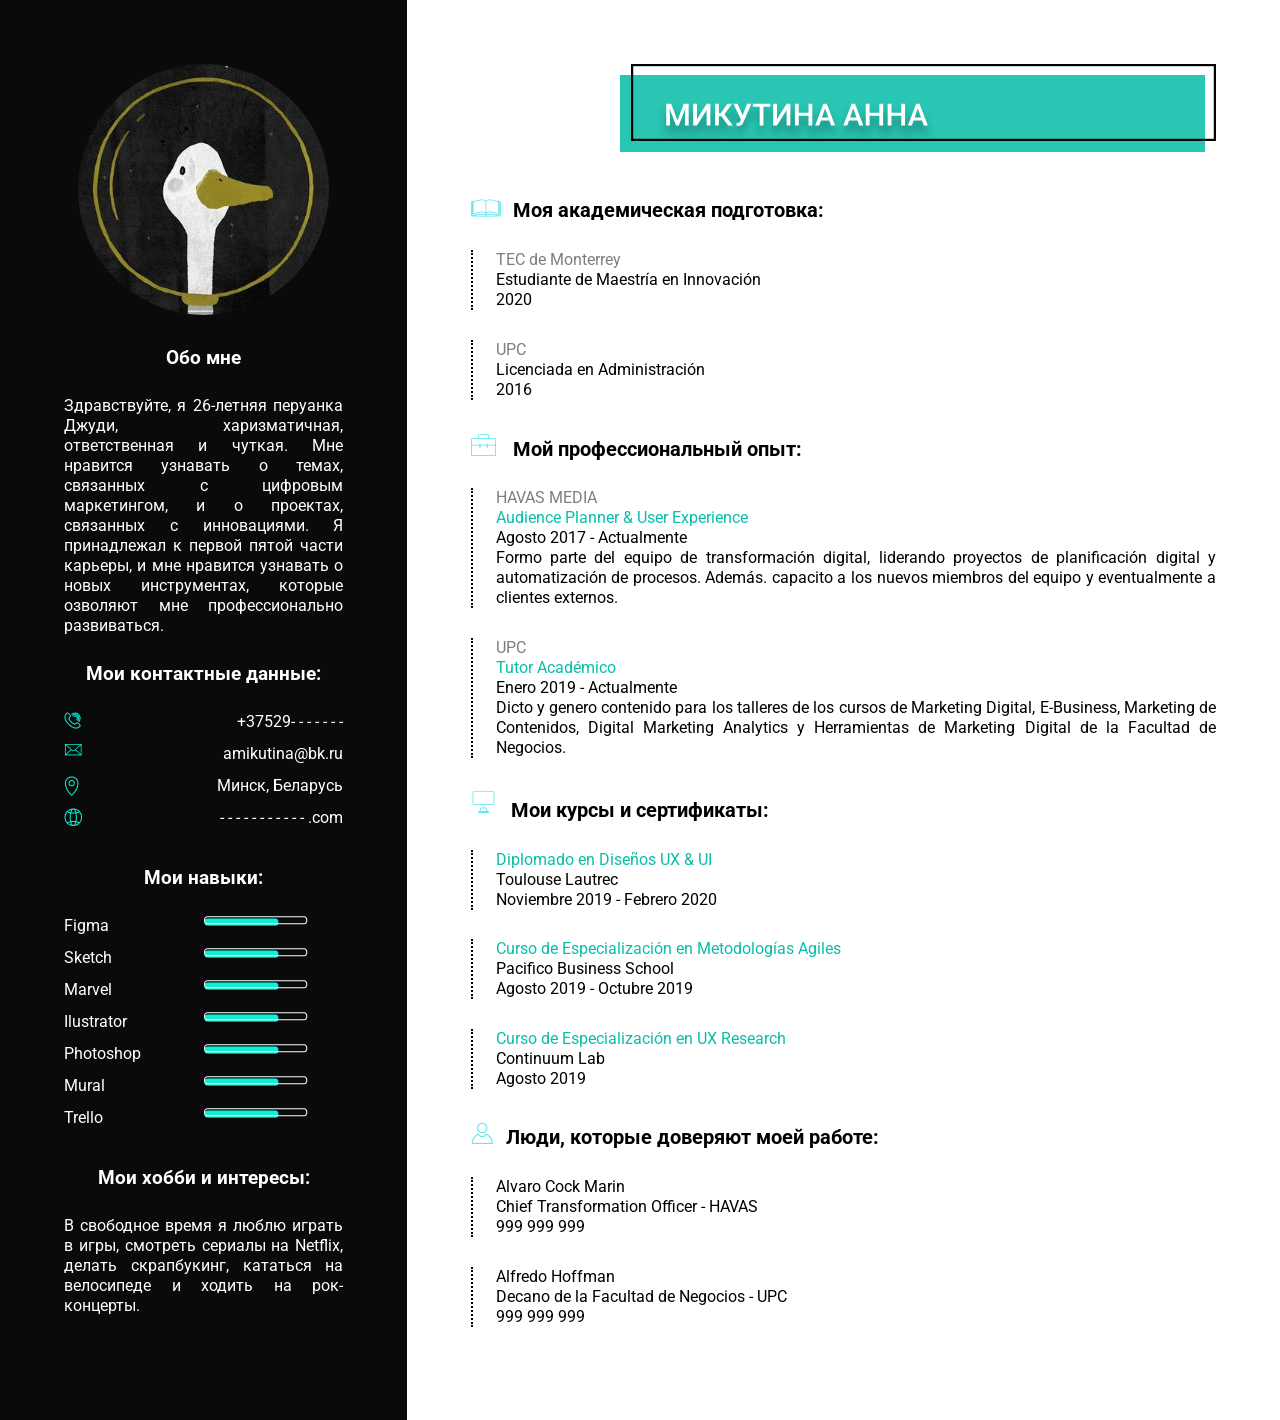
==== index.html @ fd1b6356 "first commit" ====
<!DOCTYPE html>
<html lang="ru">

<head>
    <meta charset="UTF-8">
    <link href="style.css" rel="stylesheet" type="text/css">
    <link href="https://fonts.googleapis.com/css2?family=Roboto:wght@300&display=swap" rel="stylesheet">
    <title>RESUME</title>
</head>

<body>
    <div class="str">
        <div class="kolonka-left">
            <img class="ava" src="./image/ava.jpg">
            <div>
                <h3>Обо мне</h3>
                <p>Здравствуйте, я 26-летняя перуанка Джуди, харизматичная, ответственная и чуткая. Мне
                    нравится узнавать о темах, связанных с цифровым маркетингом, и о проектах, связанных с инновациями.
                    Я принадлежал к первой пятой части карьеры, и мне нравится узнавать о новых инструментах, которые
                    озволяют мне профессионально развиваться.</p>
                <h3>Мои контактные данные:</h3>
                <div class="table_1">
                    <img src="./image/1mini.png">
                    <p>+37529- - - - - - -</p>
                    <img src="./image/2mini.png">
                    <p>amikutina@bk.ru</p>
                    <img src="./image/3mini.png">
                    <p>Минск, Беларусь</p>
                    <img src="./image/4mini.png">
                    <p>- - - - - - - - - - - .com</p>
                </div>
                <h3>Мои навыки:</h3>
                <div class="table_2">
                    <p>Figma</p>
                    <img src="./image/linia.png">
                    <p>Sketch</p>
                    <img src="./image/linia.png">
                    <p>Marvel</p>
                    <img src="./image/linia.png">
                    <p>Ilustrator</p>
                    <img src="./image/linia.png">
                    <p>Photoshop</p>
                    <img src="./image/linia.png">
                    <p>Mural</p>
                    <img src="./image/linia.png">
                    <p>Trello</p>
                    <img src="./image/linia.png">
                </div>
                <h3>Мои хобби и интересы:</h3>
                <p>В свободное время я люблю играть в игры, смотреть сериалы на Netflix, делать скрапбукинг, кататься
                    на велосипеде и ходить на рок-концерты.</p>
            </div>
        </div>
        <div class="kolonka-right">
            <img class="fio" src="./image/fio.svg">
            <ul class="frame1">
                <li>
                    Моя академическая подготовка:
                </li>
            </ul>
            <div class="group1">
                <p class="grey">TEC de Monterrey</p>
                <p>Estudiante de Maestría en Innovación</p>
                <p>2020</p>
            </div>
            <div class="group1">
                <p class="grey">UPC</p>
                <p>Licenciada en Administración</p>
                <p>2016</p>
            </div>

            <ul class="frame2">
                <li>
                    Мой профессиональный опыт:
                </li>
            </ul>
            <div class="group1">
                <p class="grey">HAVAS MEDIA</p>
                <p class="green">Audience Planner & User Experience</p>
                <p>Agosto 2017 - Actualmente</p>
                <p>Formo parte del equipo de transformación digital, liderando proyectos de planificación digital y
                    automatización de procesos. Además. capacito a los nuevos miembros del equipo y eventualmente a
                    clientes externos.</p>
            </div>
            <div class="group1">
                <p class="grey">UPC</p>
                <p class="green">Tutor Académico</p>
                <p>Enero 2019 - Actualmente</p>
                <p> Dicto y genero contenido para los talleres de los cursos de Marketing Digital, E-Business,
                    Marketing
                    de Contenidos, Digital Marketing Analytics y Herramientas de Marketing Digital de la Facultad de
                    Negocios.</p>
            </div>

            <ul class="frame3">
                <li>
                    Мои курсы и сертификаты:
                </li>
            </ul>
            <div class="group1">
                <p class="green">Diplomado en Diseños UX & UI</p>
                <p>Toulouse Lautrec</p>
                <p>Noviembre 2019 - Febrero 2020</p>
            </div>
            <div class="group1">
                <p class="green">Curso de Especialización en Metodologías Agiles</p>
                <p>Pacifico Business School</p>
                <p> Agosto 2019 - Octubre 2019</p>
            </div>
            <div class="group1">
                <p class="green">Curso de Especialización en UX Research</p>
                <p>Continuum Lab</p>
                <p>Agosto 2019</p>
            </div>

            <ul class="frame4">
                <li>
                    Люди, которые доверяют моей работе:
                </li>
            </ul>
            <div class="group1">
                <p>Alvaro Cock Marin</p>
                <p> Chief Transformation Officer - HAVAS</p>
                <p>999 999 999</p>
            </div>
            <div class="group1">
                <p>Alfredo Hoffman</p>
                <p>Decano de la Facultad de Negocios - UPC</p>
                <p>999 999 999</p>
            </div>
        </div>
    </div>
    </div>
    </div>
</body>

</html>
---- style.css ----
html {
    box-sizing: border-box;
}
*, *:before, *:after {
    box-sizing: inherit;
    padding: 0;
    margin: 0;
}
body {
    font-family: Roboto;
    color: #ffffff;
    font-style: normal;
    line-height: 20px;
    font-size: 16px;
    text-align: justify;
}
.str {
    display: flex;
}
.kolonka-left {
    flex: 1 1 236px;
    background: #0a0a0a;
    padding: 5%;
}
.kolonka-right{
    flex: 3 1 359px;
    background: #ffffff;
    padding: 5%;
    color: black;
}
.ava {
    width: 90%;
    border-radius: 100%;
    margin: 0% 5%;
}
.kolonka-left h3{
    text-align: center;
    margin: 10% 0%;
}
.table_1{
    display: grid;
    grid: repeat(4, 2rem)/ auto 1fr;
}
.table_1 p{
    text-align: right;
}
.table_2{
    display: grid;
    grid: repeat(7, 2rem)/ repeat(2, 1fr);
}
.fio{
    width: 80%;
    margin: 0% 0% 5% 20%;
}
ul{
    list-style-position: inside;
}
li{
    font-size: 20px;
    font-weight: bold;
}
.frame1{
    list-style-image: url(./image/1frame.png);
}
.frame2{
    list-style-image: url(./image/2frame.png);
}
.frame3{
    list-style-image: url(./image/3frame.png);
}
.frame4{
    list-style-image: url(./image/4frame.png);
}
.group1{
    border-left: dotted 2px;
    margin: 4% 0%;
    padding-left: 3%;
}
.grey{
    color: #7D7E7F;
}
.green{
    color: #09BEA8;
}
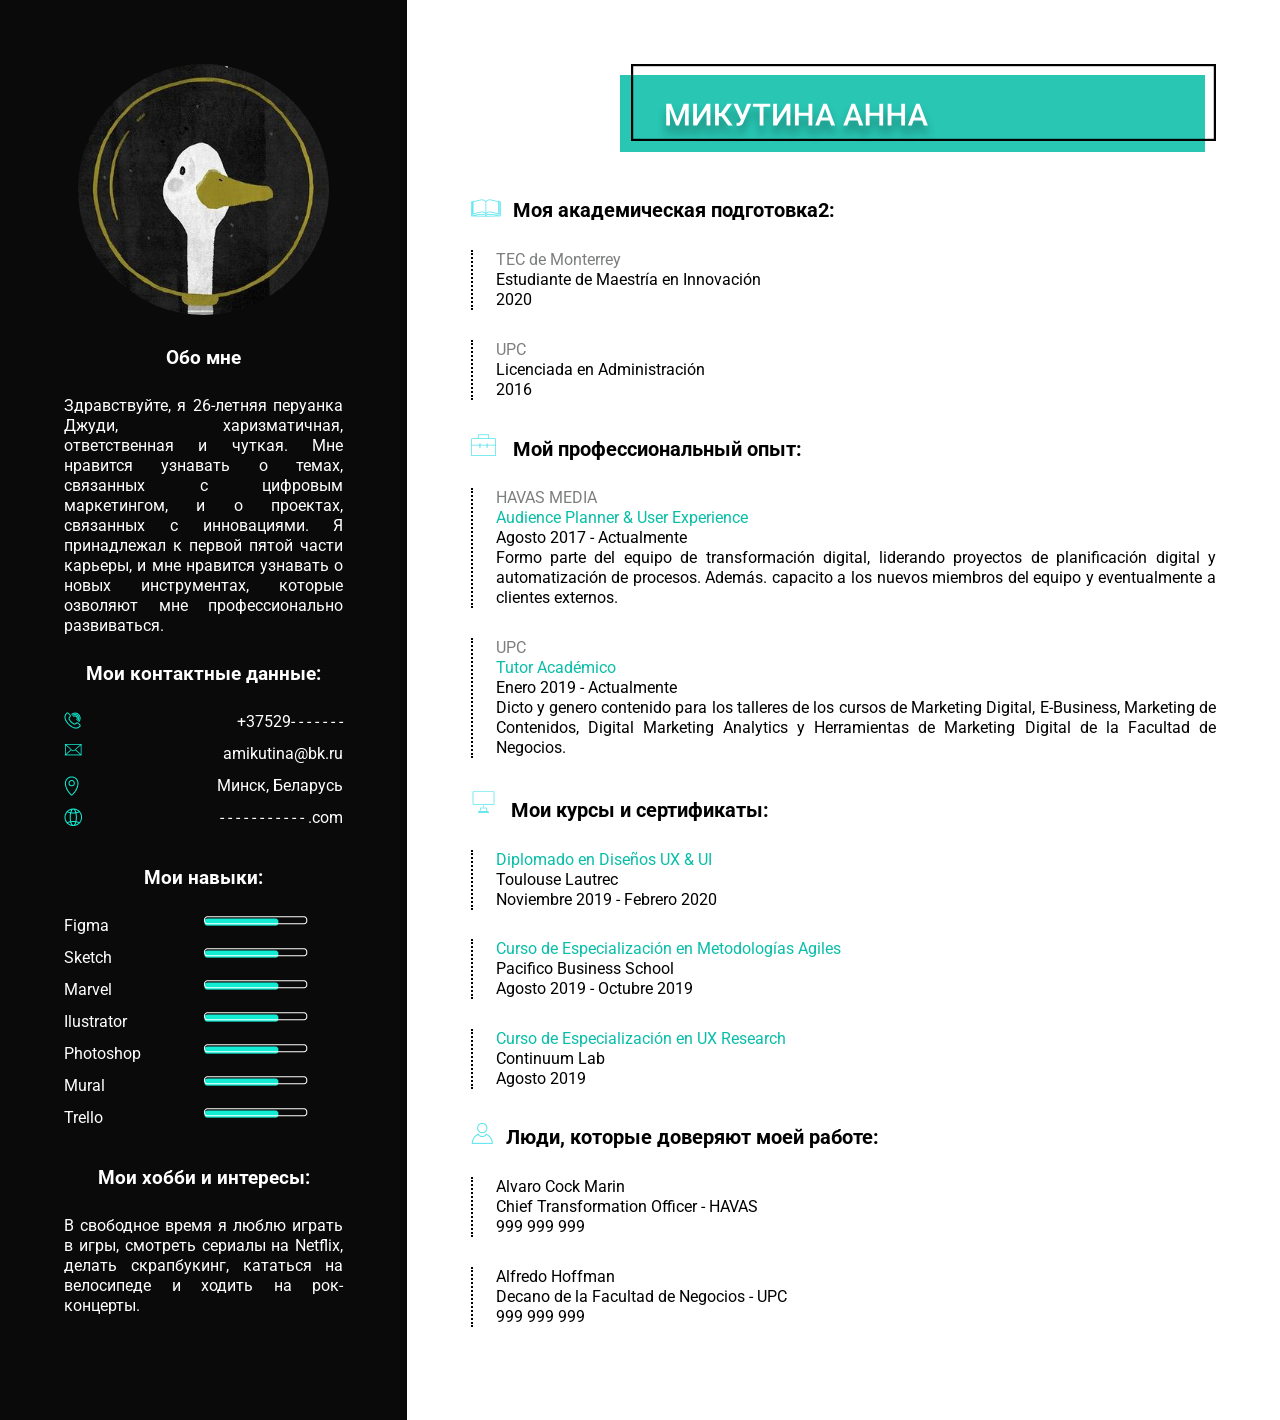
==== commit aa246579: "sec commit" ====
--- a/index.html
+++ b/index.html
@@ -55,7 +55,7 @@
             <img class="fio" src="./image/fio.svg">
             <ul class="frame1">
                 <li>
-                    Моя академическая подготовка:
+                    Моя академическая подготовка2:
                 </li>
             </ul>
             <div class="group1">
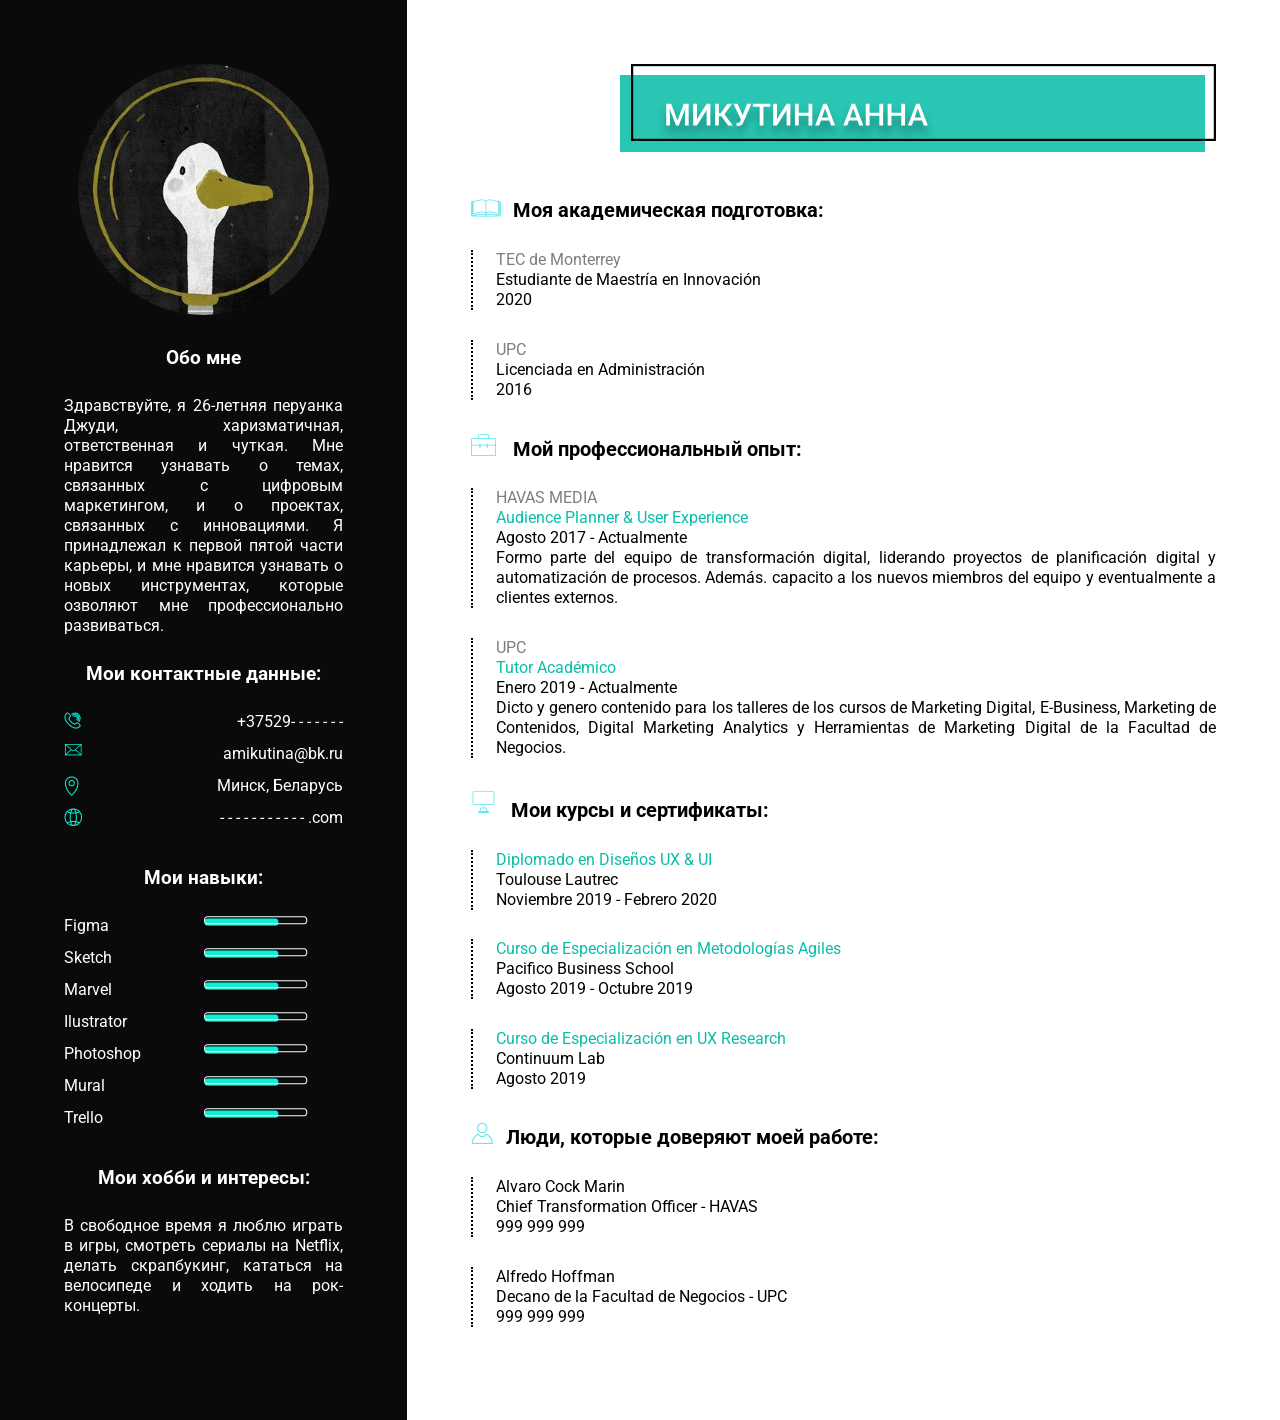
==== commit 99a24480: "sec commit" ====
--- a/index.html
+++ b/index.html
@@ -3,7 +3,7 @@
 
 <head>
     <meta charset="UTF-8">
-    <link href="style.css" rel="stylesheet" type="text/css">
+    <link href="./style.css" rel="stylesheet" type="text/css">
     <link href="https://fonts.googleapis.com/css2?family=Roboto:wght@300&display=swap" rel="stylesheet">
     <title>RESUME</title>
 </head>
@@ -55,7 +55,7 @@
             <img class="fio" src="./image/fio.svg">
             <ul class="frame1">
                 <li>
-                    Моя академическая подготовка2:
+                    Моя академическая подготовка:
                 </li>
             </ul>
             <div class="group1">
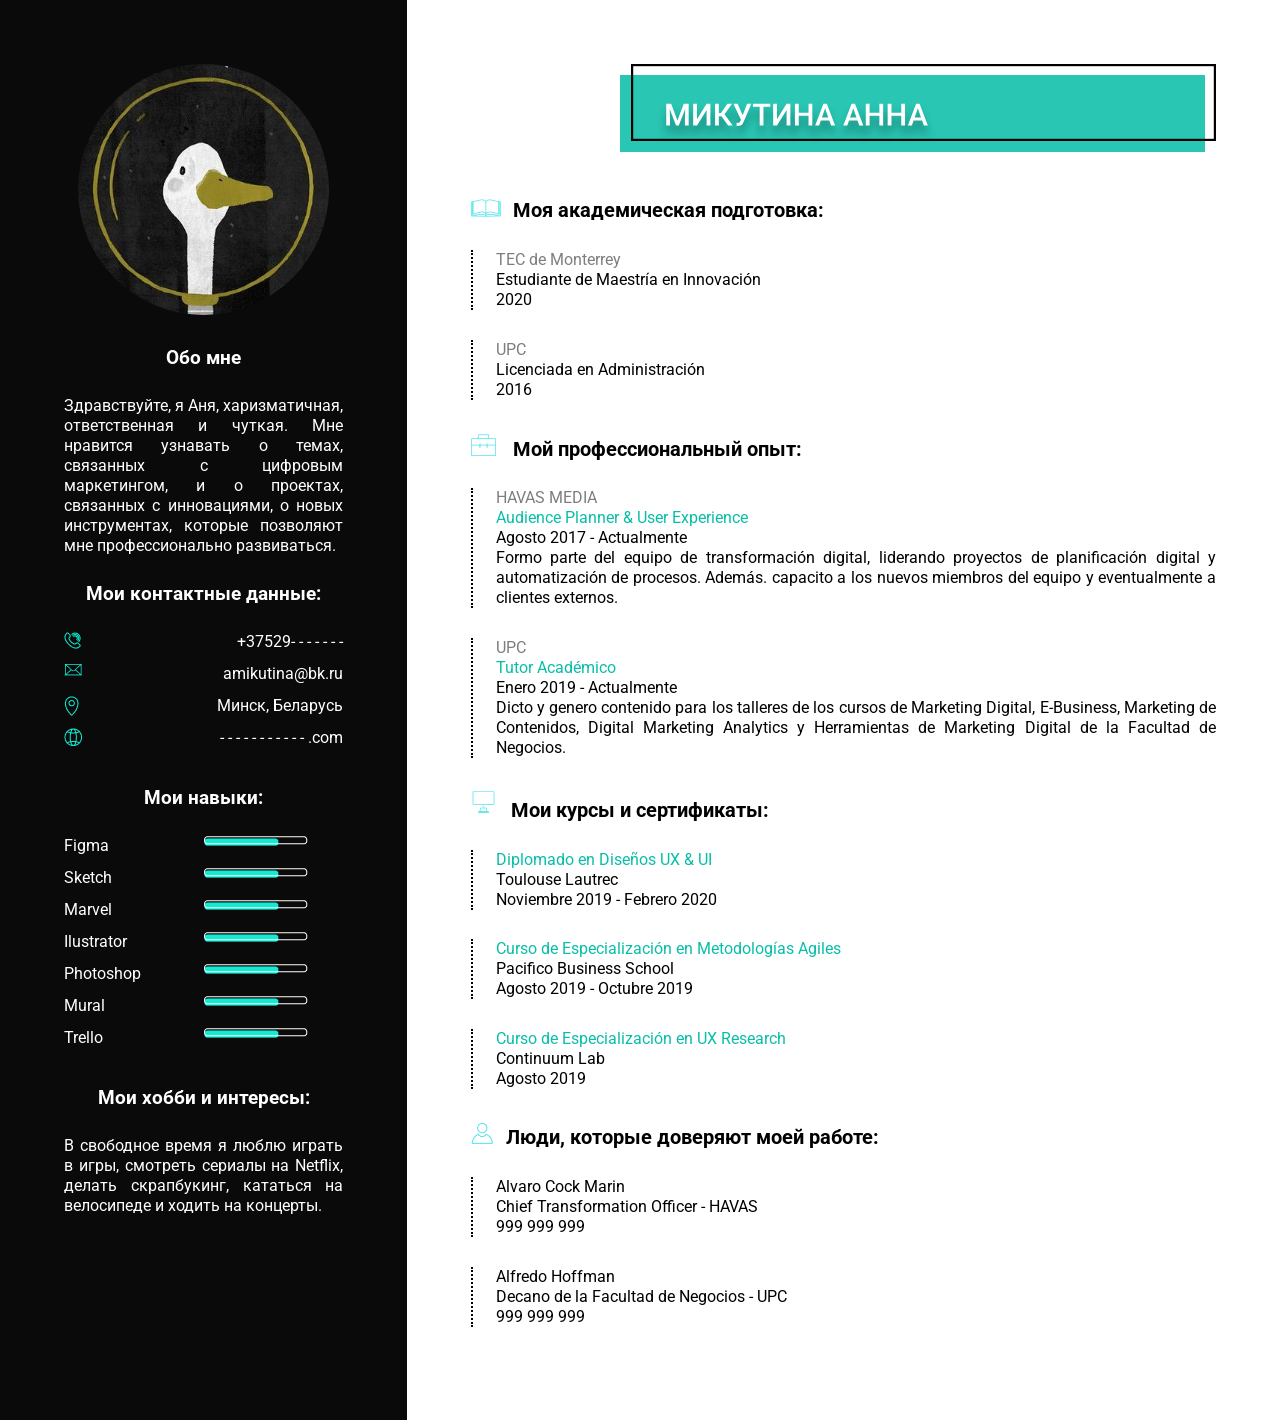
==== commit 16deeecb: "sec commit" ====
--- a/index.html
+++ b/index.html
@@ -3,6 +3,7 @@
 
 <head>
     <meta charset="UTF-8">
+    <meta name="viewport" content="width=device-width">
     <link href="./style.css" rel="stylesheet" type="text/css">
     <link href="https://fonts.googleapis.com/css2?family=Roboto:wght@300&display=swap" rel="stylesheet">
     <title>RESUME</title>
@@ -14,10 +15,9 @@
             <img class="ava" src="./image/ava.jpg">
             <div>
                 <h3>Обо мне</h3>
-                <p>Здравствуйте, я 26-летняя перуанка Джуди, харизматичная, ответственная и чуткая. Мне
-                    нравится узнавать о темах, связанных с цифровым маркетингом, и о проектах, связанных с инновациями.
-                    Я принадлежал к первой пятой части карьеры, и мне нравится узнавать о новых инструментах, которые
-                    озволяют мне профессионально развиваться.</p>
+                <p>Здравствуйте, я Аня, харизматичная, ответственная и чуткая. Мне
+                    нравится узнавать о темах, связанных с цифровым маркетингом, и о проектах, связанных с инновациями,
+                    о новых инструментах, которые позволяют мне профессионально развиваться.</p>
                 <h3>Мои контактные данные:</h3>
                 <div class="table_1">
                     <img src="./image/1mini.png">
@@ -48,7 +48,7 @@
                 </div>
                 <h3>Мои хобби и интересы:</h3>
                 <p>В свободное время я люблю играть в игры, смотреть сериалы на Netflix, делать скрапбукинг, кататься
-                    на велосипеде и ходить на рок-концерты.</p>
+                    на велосипеде и ходить на концерты.</p>
             </div>
         </div>
         <div class="kolonka-right">
--- a/style.css
+++ b/style.css
@@ -11,8 +11,9 @@
     color: #ffffff;
     font-style: normal;
     line-height: 20px;
-    font-size: 16px;
+    font-size: 1rem;
     text-align: justify;
+    user-select: none;
 }
 .str {
     display: flex;
@@ -82,4 +83,8 @@
 .green{
     color: #09BEA8;
 }
-
+@media screen and (max-width: 768px) {
+    .str{
+        display: block;
+    }
+   }
